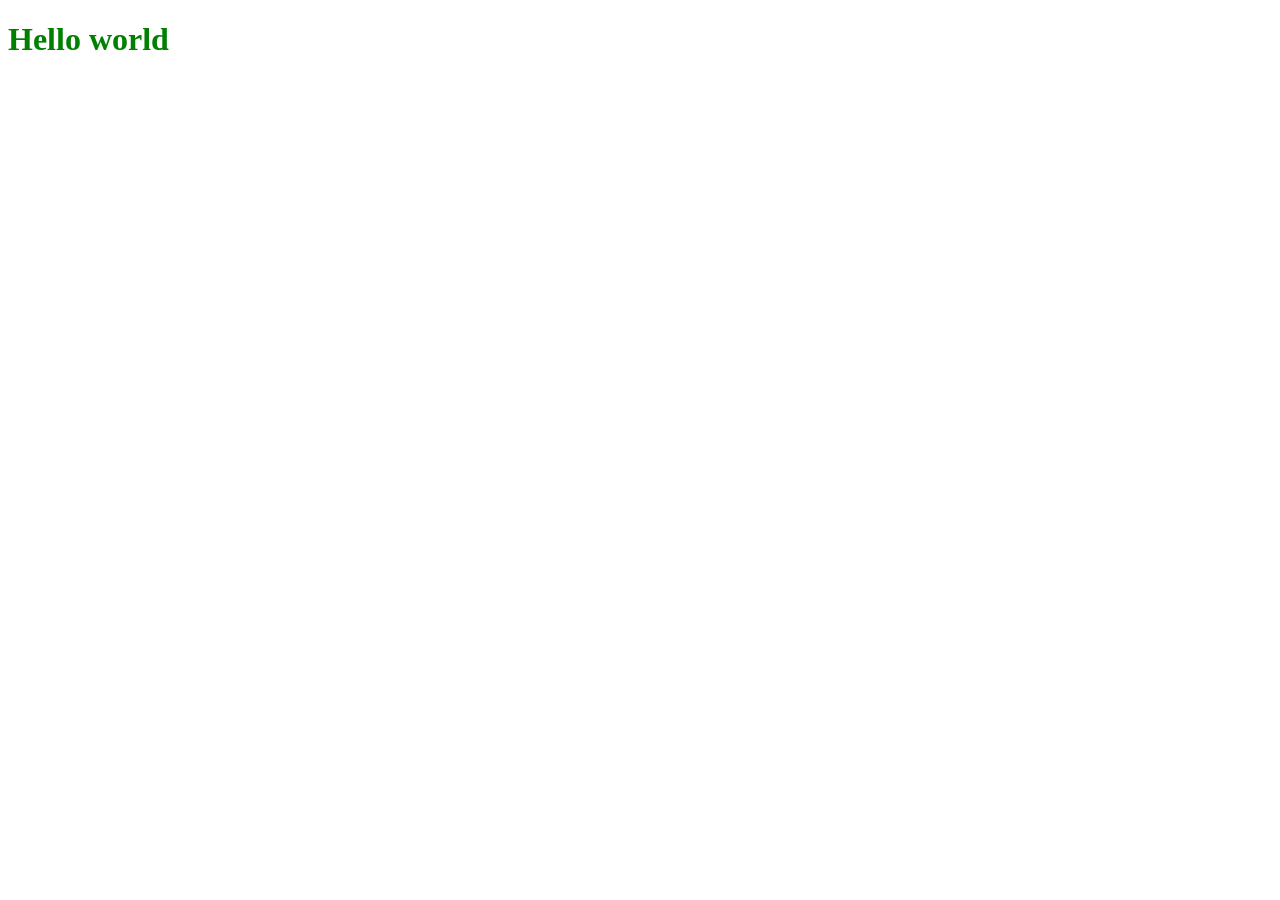
==== index.html @ 5ad913d5 "my first html project" ====
<!DOCTYPE html>
<html lang="en">
<head>
    <meta charset="UTF-8">
    <meta name="viewport" content="width=device-width, initial-scale=1.0">
    <title>Document</title>
    <link rel="stylesheet" href="indexcss/style.css">
</head>
<body>
    <h1>Hello world</h1>
</body>
</html>
---- indexcss/style.css ----
h1 {
    color: green
}
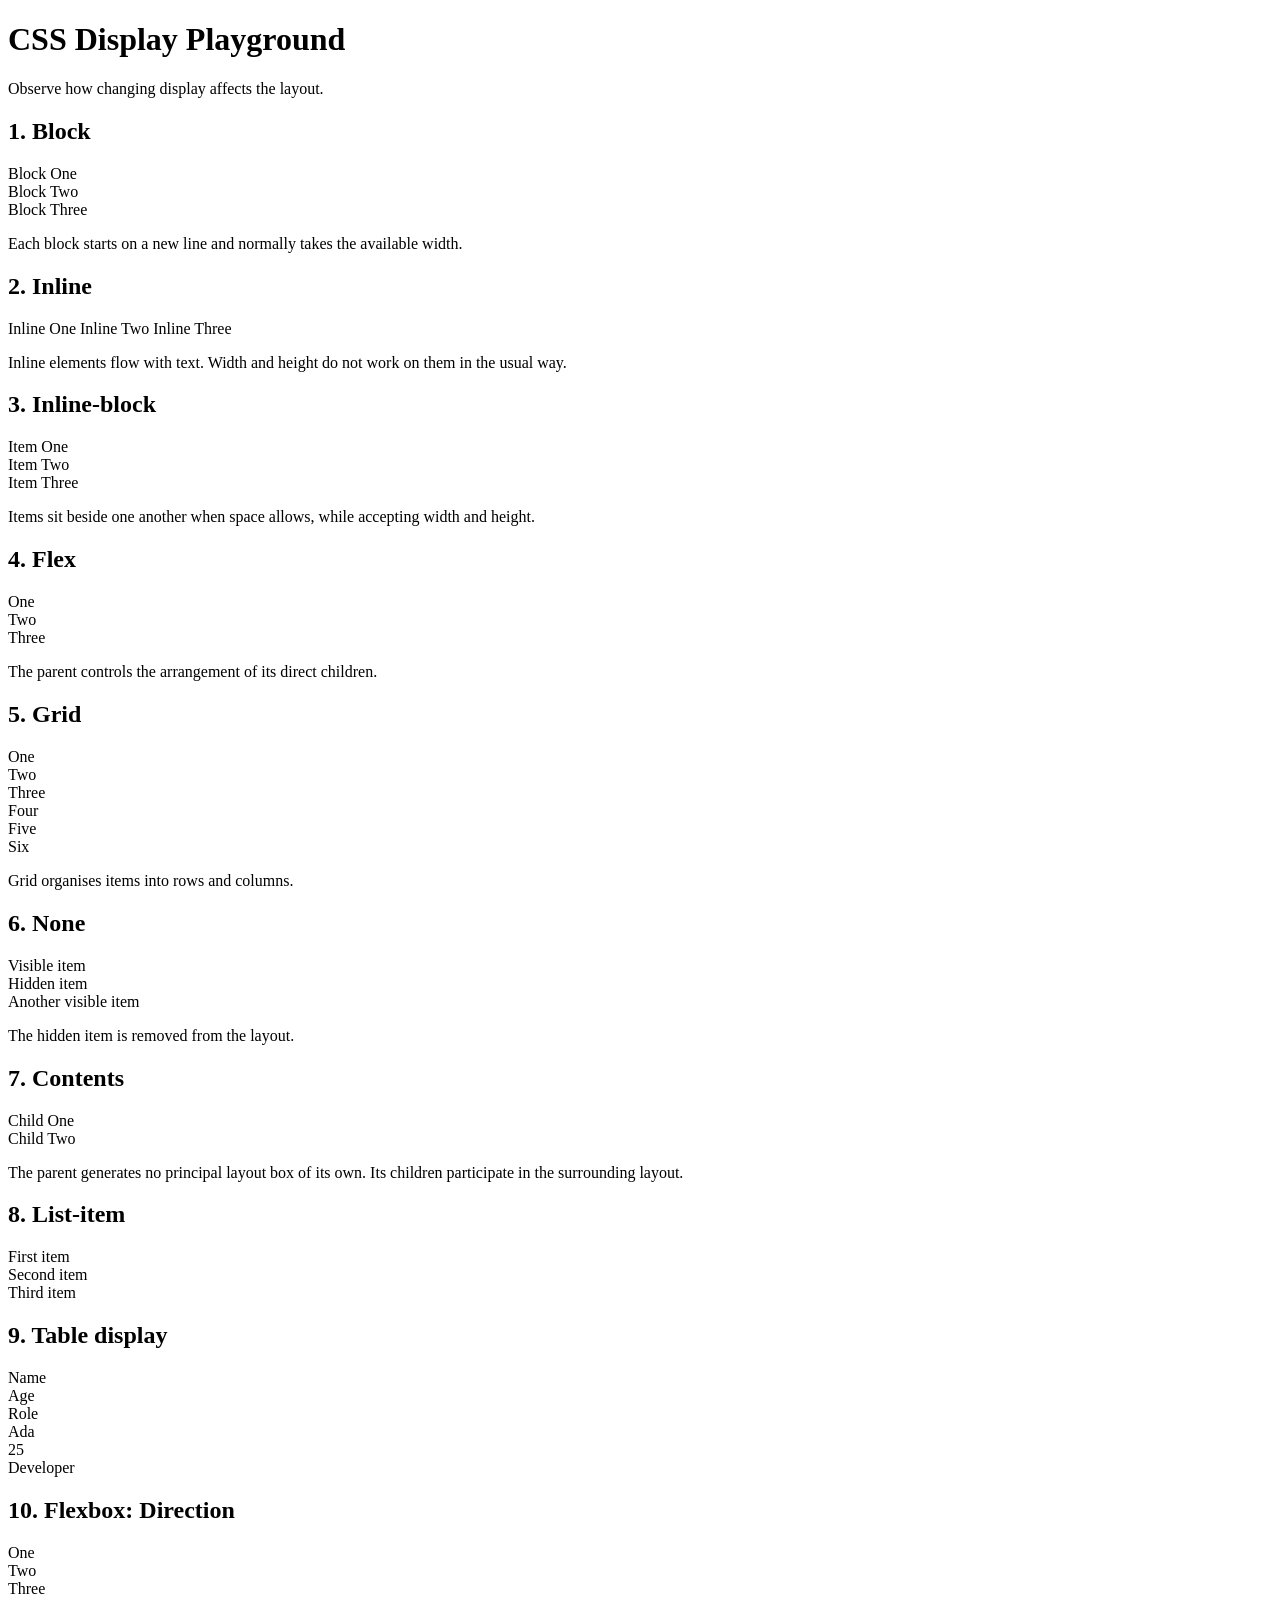
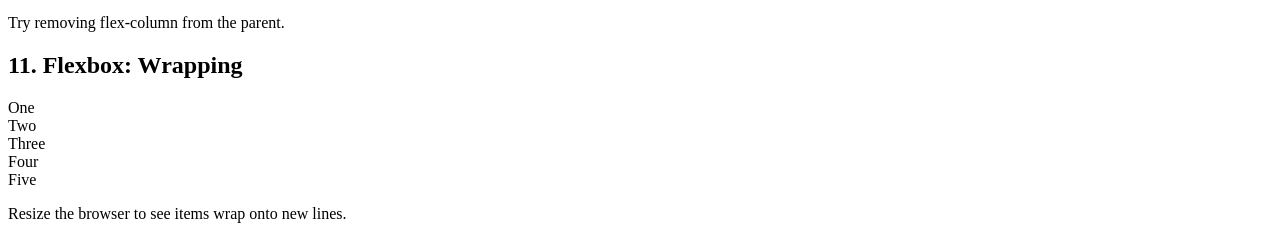
==== commit e6e1940d: "Refactor HTML structure and update CSS styles for layout demonstration" ====
--- a/index.html
+++ b/index.html
@@ -1,12 +1,129 @@
 <!DOCTYPE html>
 <html lang="en">
+
 <head>
-    <meta charset="UTF-8">
-    <meta name="viewport" content="width=device-width, initial-scale=1.0">
-    <title>Document</title>
-    <link rel="stylesheet" href="indexcss/style.css">
+  <meta charset="UTF-8">
+  <meta name="viewport" content="width=device-width, initial-scale=1.0">
+  <title>Document</title>
+  <link rel="stylesheet" href="indexcss/style.css">
 </head>
+
 <body>
-    <h1>Hello world</h1>
+  <h1>CSS Display Playground</h1>
+  <p>Observe how changing display affects the layout.</p>
+
+  <section>
+    <h2>1. Block</h2>
+    <div class="demo-box block-demo">Block One</div>
+    <div class="demo-box block-demo">Block Two</div>
+    <div class="demo-box block-demo">Block Three</div>
+    <p>Each block starts on a new line and normally takes
+      the available width.</p>
+  </section>
+
+  <section>
+    <h2>2. Inline</h2>
+    <span class="demo-box inline-demo">Inline One</span>
+    <span class="demo-box inline-demo">Inline Two</span>
+    <span class="demo-box inline-demo">Inline Three</span>
+    <p>Inline elements flow with text. Width and height
+      do not work on them in the usual way.</p>
+  </section>
+
+  <section>
+    <h2>3. Inline-block</h2>
+    <div class="demo-box inline-block-demo">Item One</div>
+    <div class="demo-box inline-block-demo">Item Two</div>
+    <div class="demo-box inline-block-demo">Item Three</div>
+    <p>Items sit beside one another when space allows,
+      while accepting width and height.</p>
+  </section>
+
+  <section>
+    <h2>4. Flex</h2>
+    <div class="flex-container">
+      <div class="demo-box">One</div>
+      <div class="demo-box">Two</div>
+      <div class="demo-box">Three</div>
+    </div>
+    <p>The parent controls the arrangement of its direct children.</p>
+  </section>
+
+  <section>
+    <h2>5. Grid</h2>
+    <div class="grid-container">
+      <div class="demo-box">One</div>
+      <div class="demo-box">Two</div>
+      <div class="demo-box">Three</div>
+      <div class="demo-box">Four</div>
+      <div class="demo-box">Five</div>
+      <div class="demo-box">Six</div>
+    </div>
+    <p>Grid organises items into rows and columns.</p>
+  </section>
+
+  <section>
+    <h2>6. None</h2>
+    <div class="demo-box">Visible item</div>
+    <div class="demo-box hidden-demo">Hidden item</div>
+    <div class="demo-box">Another visible item</div>
+    <p>The hidden item is removed from the layout.</p>
+  </section>
+
+  <section>
+    <h2>7. Contents</h2>
+    <div class="contents-parent">
+      <div class="demo-box">Child One</div>
+      <div class="demo-box">Child Two</div>
+    </div>
+    <p>The parent generates no principal layout box of its own.
+      Its children participate in the surrounding layout.</p>
+  </section>
+
+  <section>
+    <h2>8. List-item</h2>
+    <div class="list-demo">First item</div>
+    <div class="list-demo">Second item</div>
+    <div class="list-demo">Third item</div>
+  </section>
+
+  <section>
+    <h2>9. Table display</h2>
+    <div class="table-demo">
+      <div class="table-row">
+        <div class="table-cell">Name</div>
+        <div class="table-cell">Age</div>
+        <div class="table-cell">Role</div>
+      </div>
+      <div class="table-row">
+        <div class="table-cell">Ada</div>
+        <div class="table-cell">25</div>
+        <div class="table-cell">Developer</div>
+      </div>
+    </div>
+  </section>
+
+  <section>
+    <h2>10. Flexbox: Direction</h2>
+    <div class="flex-container flex-column">
+      <div class="demo-box">One</div>
+      <div class="demo-box">Two</div>
+      <div class="demo-box">Three</div>
+    </div>
+    <p>Try removing flex-column from the parent.</p>
+  </section>
+
+  <section>
+    <h2>11. Flexbox: Wrapping</h2>
+    <div class="flex-container flex-wrap">
+      <div class="demo-box">One</div>
+      <div class="demo-box">Two</div>
+      <div class="demo-box">Three</div>
+      <div class="demo-box">Four</div>
+      <div class="demo-box">Five</div>
+    </div>
+    <p>Resize the browser to see items wrap onto new lines.</p>
+  </section>
 </body>
+
 </html>
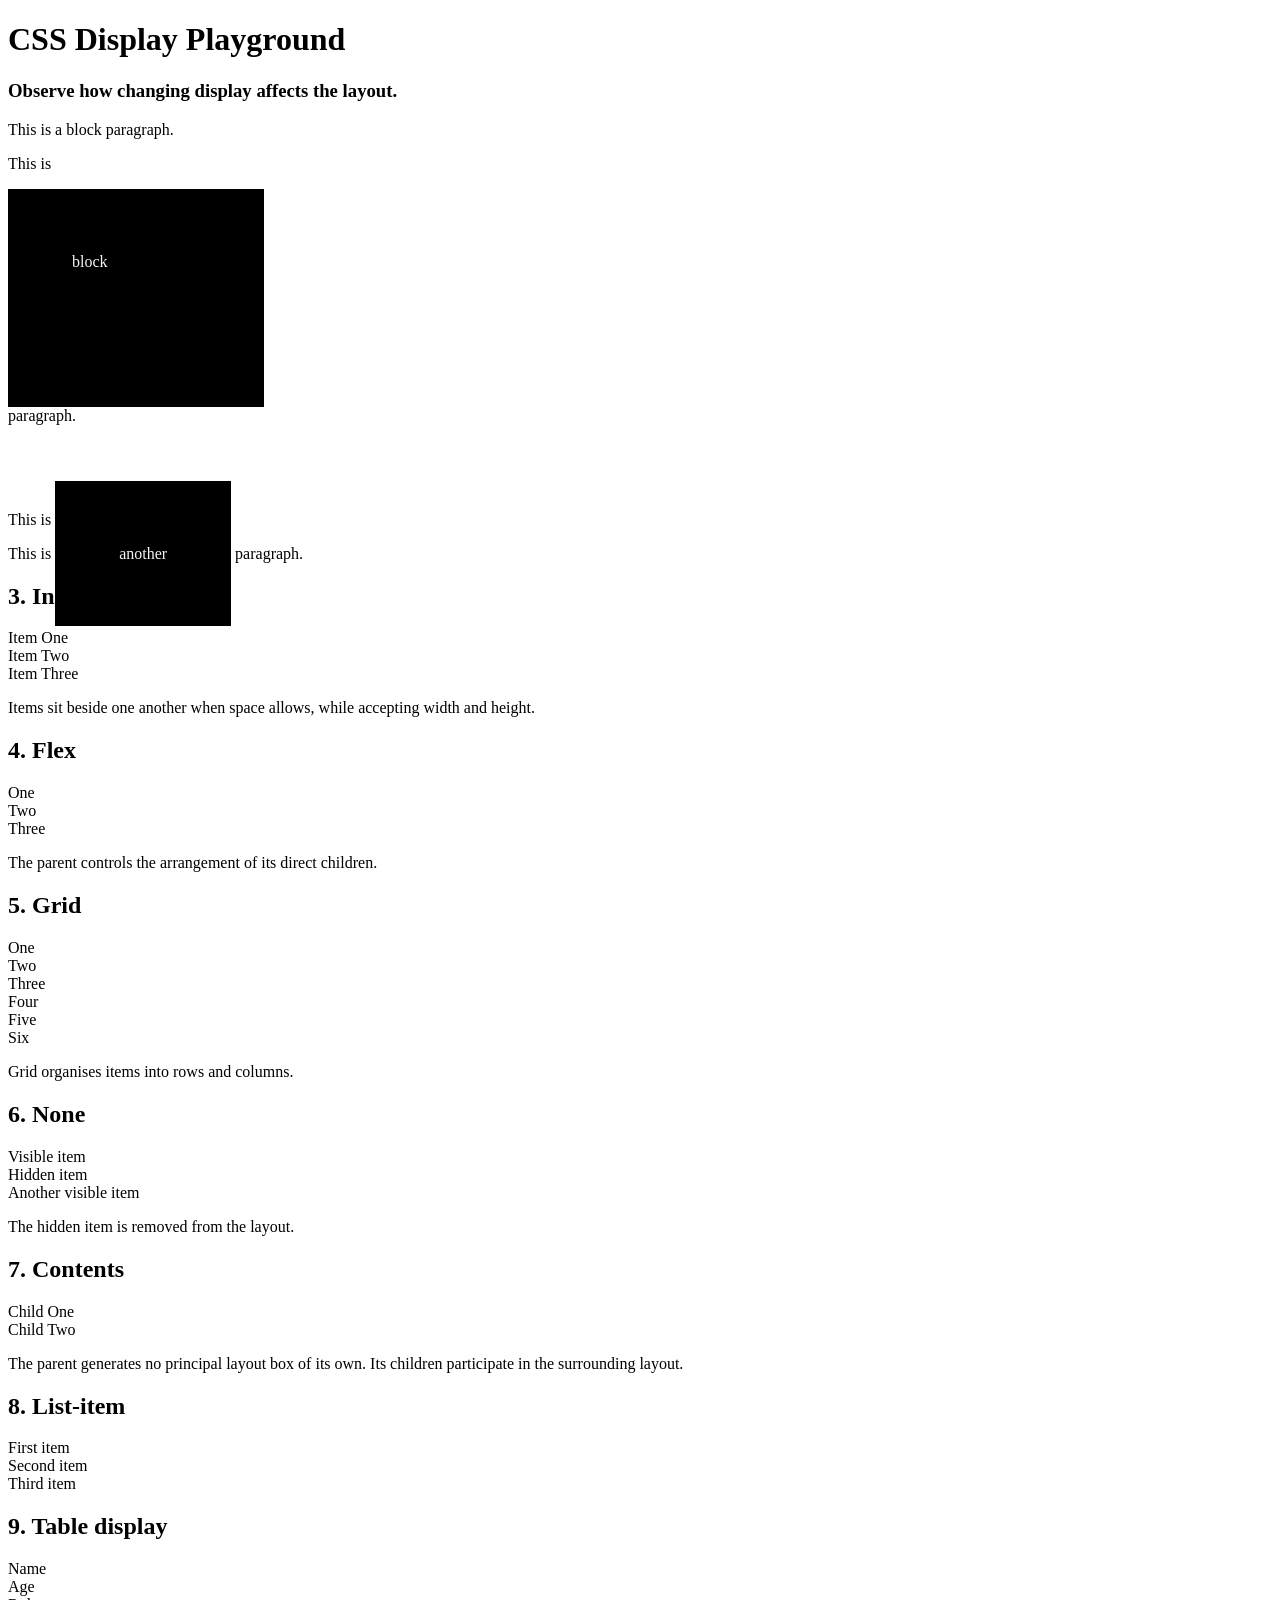
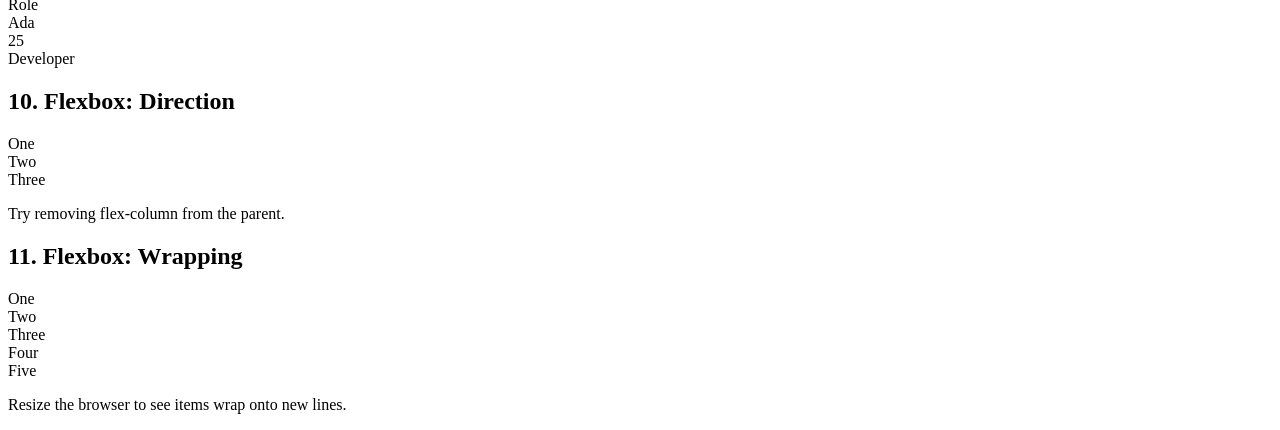
==== commit 8403aeb7: "Update HTML structure and add CSS styles for block and inline demonstrations" ====
--- a/index.html
+++ b/index.html
@@ -10,24 +10,25 @@
 
 <body>
   <h1>CSS Display Playground</h1>
-  <p>Observe how changing display affects the layout.</p>
+  <h3>Observe how changing display affects the layout.</h3>
 
   <section>
-    <h2>1. Block</h2>
-    <div class="demo-box block-demo">Block One</div>
-    <div class="demo-box block-demo">Block Two</div>
-    <div class="demo-box block-demo">Block Three</div>
-    <p>Each block starts on a new line and normally takes
-      the available width.</p>
+    <!-- <h2>1. Block</h2>
+    <div class="demo-box block-demo">Block One</div> -->
+     <p>This is a block paragraph.</p>
+    <p>This is <div class="block-background">block</div> paragraph.</p>
+    <br>
+    <br>
+    <br>
+    <!-- <div class="demo-box block-demo">Block Two</div>
+    <div class="demo-box block-demo">Block Three</div> -->
+    <!-- <p class="block-background">Each block starts on a new line and normally takes
+      the available width.</p> -->
   </section>
 
   <section>
-    <h2>2. Inline</h2>
-    <span class="demo-box inline-demo">Inline One</span>
-    <span class="demo-box inline-demo">Inline Two</span>
-    <span class="demo-box inline-demo">Inline Three</span>
-    <p>Inline elements flow with text. Width and height
-      do not work on them in the usual way.</p>
+    <p>This is an Inline paragraph.</p>
+    <p>This is <span class="opposite">another</span> paragraph.</p>
   </section>
 
   <section>
--- a/indexcss/style.css
+++ b/indexcss/style.css
@@ -0,0 +1,28 @@
+.block-demo {
+    width: 15vw;
+    height: 15vh;
+    background-color: lightblue;
+    padding: 16px;
+    margin-left: 16px;
+}
+
+.block-background {
+     background-color: #000;
+  color: whitesmoke;
+  width: 10vw;
+  height: 10vh;
+  padding: 4rem;
+}
+
+.inline-background {
+    background-color: brown;
+}
+
+.opposite {
+  background-color: #000;
+  color: whitesmoke;
+  display: inline;
+  padding: 4rem;
+  margin-top: 100px;
+  height: 200px;
+}
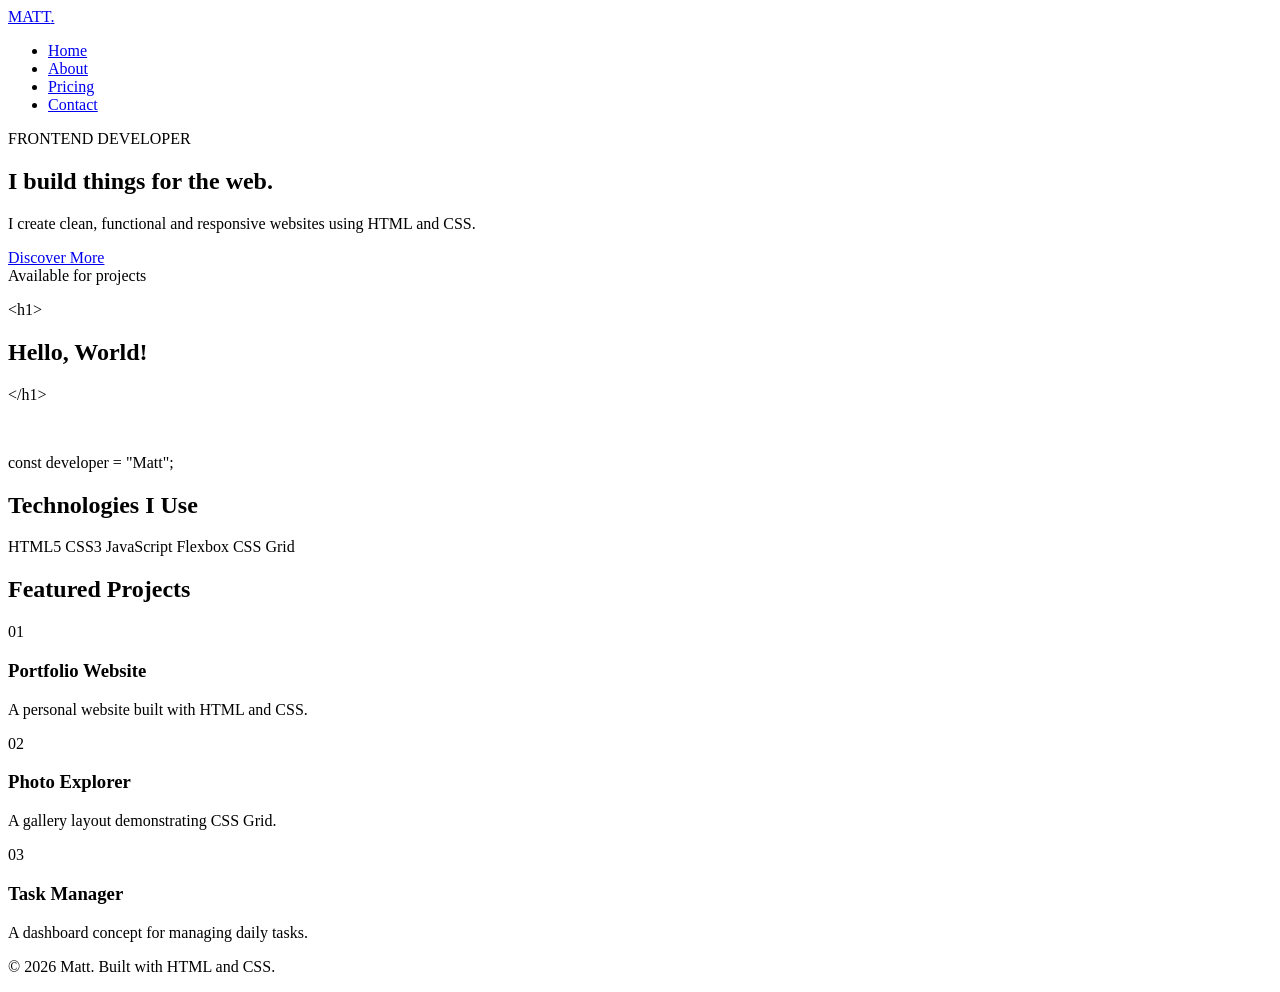
==== commit 0be3aeb3: "Update portfolio pages and styling" ====
--- a/index.html
+++ b/index.html
@@ -1,130 +1,90 @@
+
 <!DOCTYPE html>
 <html lang="en">
+<head>
+    <meta charset="UTF-8">
+    <meta name="viewport" content="width=device-width, initial-scale=1.0">
+    <title>Matt | Home</title>
+    <link rel="stylesheet" href="indexcss/style.css">
+</head>
+<body>
 
-<head>
-  <meta charset="UTF-8">
-  <meta name="viewport" content="width=device-width, initial-scale=1.0">
-  <title>Document</title>
-  <link rel="stylesheet" href="indexcss/style.css">
-</head>
+    <header class="navbar">
+        <a href="index.html" class="logo">MATT<span>.</span></a>
 
-<body>
-  <h1>CSS Display Playground</h1>
-  <h3>Observe how changing display affects the layout.</h3>
+        <nav>
+            <ul class="nav-links">
+                <li><a href="index.html">Home</a></li>
+                <li><a href="about.html">About</a></li>
+                <li><a href="pricing.html">Pricing</a></li>
+                <li><a href="form.html">Contact</a></li>
+            </ul>
+        </nav>
+    </header>
 
-  <section>
-    <!-- <h2>1. Block</h2>
-    <div class="demo-box block-demo">Block One</div> -->
-     <p>This is a block paragraph.</p>
-    <p>This is <div class="block-background">block</div> paragraph.</p>
-    <br>
-    <br>
-    <br>
-    <!-- <div class="demo-box block-demo">Block Two</div>
-    <div class="demo-box block-demo">Block Three</div> -->
-    <!-- <p class="block-background">Each block starts on a new line and normally takes
-      the available width.</p> -->
-  </section>
+    <main>
+        <section class="hero">
+            <div class="hero-content">
+                <p class="eyebrow">FRONTEND DEVELOPER</p>
+                <h1>I build things for the <span>web.</span></h1>
+                <p>
+                    I create clean, functional and responsive websites
+                    using HTML and CSS.
+                </p>
+                <a href="about.html" class="button">Discover More</a>
+            </div>
 
-  <section>
-    <p>This is an Inline paragraph.</p>
-    <p>This is <span class="opposite">another</span> paragraph.</p>
-  </section>
+            <div class="hero-card">
+                <span class="floating-badge">Available for projects</span>
+                <div class="code-window">
+                    <p>&lt;h1&gt;</p>
+                    <h2>Hello, World!</h2>
+                    <p>&lt;/h1&gt;</p>
+                    <br>
+                    <p>const developer = "Matt";</p>
+                </div>
+            </div>
+        </section>
 
-  <section>
-    <h2>3. Inline-block</h2>
-    <div class="demo-box inline-block-demo">Item One</div>
-    <div class="demo-box inline-block-demo">Item Two</div>
-    <div class="demo-box inline-block-demo">Item Three</div>
-    <p>Items sit beside one another when space allows,
-      while accepting width and height.</p>
-  </section>
+        <section class="skills">
+            <h2>Technologies I Use</h2>
+            <div class="skill-list">
+                <span>HTML5</span>
+                <span>CSS3</span>
+                <span>JavaScript</span>
+                <span>Flexbox</span>
+                <span>CSS Grid</span>
+            </div>
+        </section>
 
-  <section>
-    <h2>4. Flex</h2>
-    <div class="flex-container">
-      <div class="demo-box">One</div>
-      <div class="demo-box">Two</div>
-      <div class="demo-box">Three</div>
-    </div>
-    <p>The parent controls the arrangement of its direct children.</p>
-  </section>
+        <section class="projects">
+            <h2>Featured Projects</h2>
 
-  <section>
-    <h2>5. Grid</h2>
-    <div class="grid-container">
-      <div class="demo-box">One</div>
-      <div class="demo-box">Two</div>
-      <div class="demo-box">Three</div>
-      <div class="demo-box">Four</div>
-      <div class="demo-box">Five</div>
-      <div class="demo-box">Six</div>
-    </div>
-    <p>Grid organises items into rows and columns.</p>
-  </section>
+            <div class="project-grid">
+                <article class="project-card">
+                    <div class="project-image image-one">01</div>
+                    <h3>Portfolio Website</h3>
+                    <p>A personal website built with HTML and CSS.</p>
+                </article>
 
-  <section>
-    <h2>6. None</h2>
-    <div class="demo-box">Visible item</div>
-    <div class="demo-box hidden-demo">Hidden item</div>
-    <div class="demo-box">Another visible item</div>
-    <p>The hidden item is removed from the layout.</p>
-  </section>
+                <article class="project-card">
+                    <div class="project-image image-two">02</div>
+                    <h3>Photo Explorer</h3>
+                    <p>A gallery layout demonstrating CSS Grid.</p>
+                </article>
 
-  <section>
-    <h2>7. Contents</h2>
-    <div class="contents-parent">
-      <div class="demo-box">Child One</div>
-      <div class="demo-box">Child Two</div>
-    </div>
-    <p>The parent generates no principal layout box of its own.
-      Its children participate in the surrounding layout.</p>
-  </section>
+                <article class="project-card">
+                    <div class="project-image image-three">03</div>
+                    <h3>Task Manager</h3>
+                    <p>A dashboard concept for managing daily tasks.</p>
+                </article>
+            </div>
+        </section>
+    </main>
 
-  <section>
-    <h2>8. List-item</h2>
-    <div class="list-demo">First item</div>
-    <div class="list-demo">Second item</div>
-    <div class="list-demo">Third item</div>
-  </section>
+    <footer>
+        <p>© 2026 Matt. Built with HTML and CSS.</p>
+    </footer>
 
-  <section>
-    <h2>9. Table display</h2>
-    <div class="table-demo">
-      <div class="table-row">
-        <div class="table-cell">Name</div>
-        <div class="table-cell">Age</div>
-        <div class="table-cell">Role</div>
-      </div>
-      <div class="table-row">
-        <div class="table-cell">Ada</div>
-        <div class="table-cell">25</div>
-        <div class="table-cell">Developer</div>
-      </div>
-    </div>
-  </section>
-
-  <section>
-    <h2>10. Flexbox: Direction</h2>
-    <div class="flex-container flex-column">
-      <div class="demo-box">One</div>
-      <div class="demo-box">Two</div>
-      <div class="demo-box">Three</div>
-    </div>
-    <p>Try removing flex-column from the parent.</p>
-  </section>
-
-  <section>
-    <h2>11. Flexbox: Wrapping</h2>
-    <div class="flex-container flex-wrap">
-      <div class="demo-box">One</div>
-      <div class="demo-box">Two</div>
-      <div class="demo-box">Three</div>
-      <div class="demo-box">Four</div>
-      <div class="demo-box">Five</div>
-    </div>
-    <p>Resize the browser to see items wrap onto new lines.</p>
-  </section>
 </body>
-
-</html>+</html>
--- a/indexcss/style.css
+++ b/indexcss/style.css
@@ -1,28 +1,236 @@
-.block-demo {
-    width: 15vw;
-    height: 15vh;
-    background-color: lightblue;
-    padding: 16px;
-    margin-left: 16px;
-}
-
-.block-background {
-     background-color: #000;
-  color: whitesmoke;
-  width: 10vw;
-  height: 10vh;
-  padding: 4rem;
-}
-
-.inline-background {
-    background-color: brown;
-}
-
-.opposite {
-  background-color: #000;
-  color: whitesmoke;
-  display: inline;
-  padding: 4rem;
-  margin-top: 100px;
-  height: 200px;
-}
+/* 
+* {
+    margin: 0;
+    padding: 0;
+    box-sizing: border-box;
+}
+
+html {
+    scroll-behavior: smooth;
+}
+
+body {
+    font-family: Arial, sans-serif;
+    background: #faf9f6;
+    color: #222;
+    line-height: 1.6;
+}
+
+a {
+    text-decoration: none;
+    color: inherit;
+}
+
+span {
+    color: #3858e9;
+}
+
+.navbar {
+    display: flex;
+    justify-content: space-between;
+    align-items: center;
+    padding: 22px 8%;
+    background: white;
+    position: sticky;
+    top: 0;
+    z-index: 10;
+}
+
+.logo {
+    font-size: 25px;
+    font-weight: bold;
+}
+
+.nav-links {
+    display: flex;
+    gap: 25px;
+    list-style: none;
+}
+
+.nav-links a:hover {
+    color: #3858e9;
+}
+
+.hero {
+    padding: 90px 8%;
+    min-height: 500px;
+    display: flex;
+    justify-content: space-between;
+    align-items: center;
+    gap: 50px;
+}
+
+.hero-content {
+    flex: 1;
+}
+
+.eyebrow {
+    color: #3858e9;
+    font-size: 12px;
+    font-weight: bold;
+    letter-spacing: 2px;
+}
+
+.hero h1 {
+    font-size: 55px;
+    line-height: 1.15;
+    margin: 20px 0;
+}
+
+.hero-content p:not(.eyebrow) {
+    color: #666;
+    max-width: 450px;
+    margin-bottom: 25px;
+}
+
+.button {
+    display: inline-block;
+    background: #3858e9;
+    color: white;
+    padding: 12px 20px;
+    border-radius: 5px;
+}
+
+.hero-card {
+    flex: 1;
+    max-width: 450px;
+    min-height: 270px;
+    padding: 35px;
+    background: #e9ecff;
+    border-radius: 10px;
+    position: relative;
+    display: flex;
+    align-items: center;
+}
+
+.code-window {
+    width: 100%;
+    padding: 30px;
+    background: #22232e;
+    color: white;
+    border-radius: 8px;
+}
+
+.code-window p {
+    color: #a6da95;
+    font-family: monospace;
+}
+
+.code-window h2 {
+    margin: 10px 0;
+}
+
+.floating-badge {
+    position: absolute;
+    top: -15px;
+    right: -15px;
+    background: white;
+    color: #3858e9;
+    padding: 12px;
+    border-radius: 5px;
+    box-shadow: 0 5px 20px #00000015;
+}
+
+.skills,
+.projects {
+    padding: 70px 8%;
+}
+
+.skills {
+    background: white;
+    text-align: center;
+}
+
+.skill-list {
+    display: flex;
+    justify-content: center;
+    flex-wrap: wrap;
+    gap: 25px;
+    margin-top: 25px;
+}
+
+.skill-list span {
+    background: #f0f0f0;
+    padding: 10px 18px;
+    border-radius: 5px;
+}
+
+.projects h2 {
+    margin-bottom: 25px;
+}
+
+.project-grid {
+    display: grid;
+    grid-template-columns: repeat(3, minmax(0, 1fr));
+    gap: 25px;
+}
+
+.project-card {
+    background: white;
+    padding: 15px;
+    border-radius: 8px;
+}
+
+.project-image {
+    height: 160px;
+    display: flex;
+    justify-content: center;
+    align-items: center;
+    font-size: 35px;
+    font-weight: bold;
+    margin-bottom: 15px;
+}
+
+.image-one {
+    background: #e2e7ff;
+}
+
+.image-two {
+    background: #dff2e6;
+}
+
+.image-three {
+    background: #fae8d9;
+}
+
+.project-card p {
+    color: #666;
+    margin-top: 8px;
+}
+
+footer {
+    padding: 25px;
+    text-align: center;
+    background: #22232e;
+    color: white;
+}
+
+@media screen and (max-width: 700px) {
+    .navbar {
+        flex-direction: column;
+        gap: 15px;
+    }
+
+    .nav-links {
+        flex-wrap: wrap;
+        justify-content: center;
+        gap: 15px;
+    }
+
+    .hero {
+        flex-direction: column;
+        padding: 60px 8%;
+    }
+
+    .hero h1 {
+        font-size: 40px;
+    }
+
+    .hero-card {
+        width: 100%;
+    }
+
+    .project-grid {
+        grid-template-columns: 1fr;
+    }
+} */
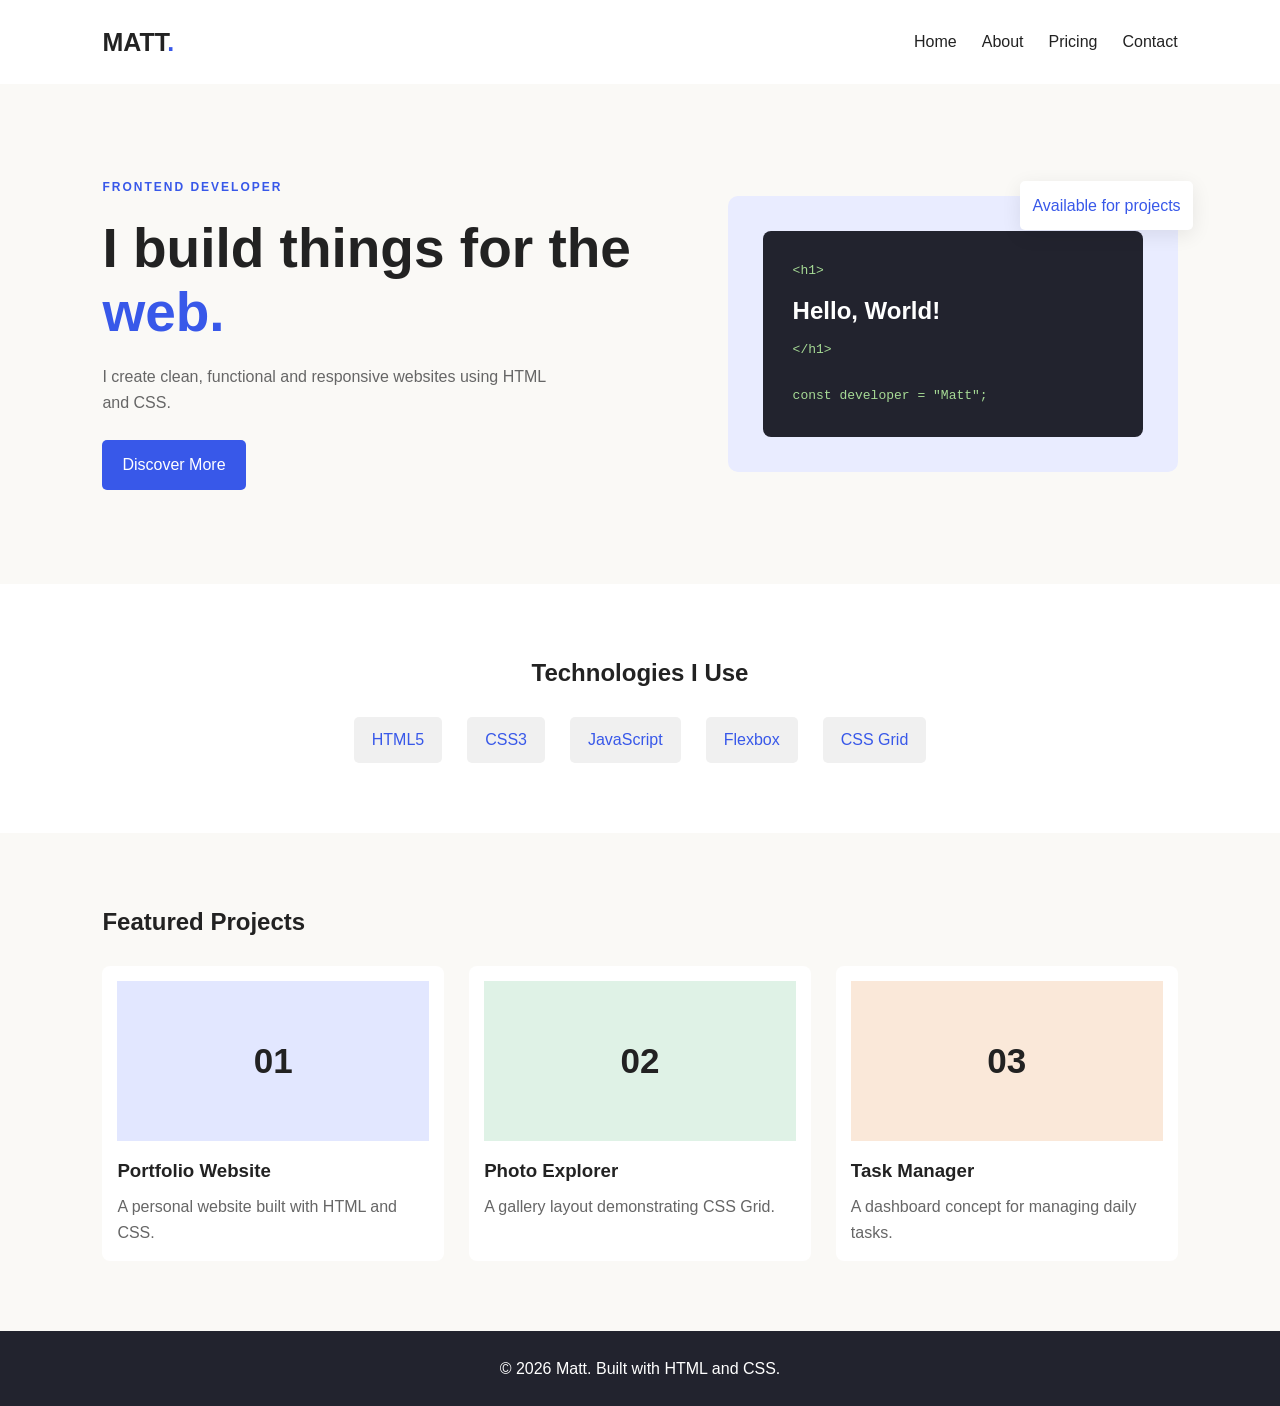
==== commit c8929fa2: "flex grow exercise" ====
--- a/index.html
+++ b/index.html
@@ -11,7 +11,6 @@
 
     <header class="navbar">
         <a href="index.html" class="logo">MATT<span>.</span></a>
-
         <nav>
             <ul class="nav-links">
                 <li><a href="index.html">Home</a></li>
--- a/indexcss/style.css
+++ b/indexcss/style.css
@@ -1,4 +1,4 @@
-/* 
+
 * {
     margin: 0;
     padding: 0;
@@ -233,4 +233,4 @@
     .project-grid {
         grid-template-columns: 1fr;
     }
-} */
+}
